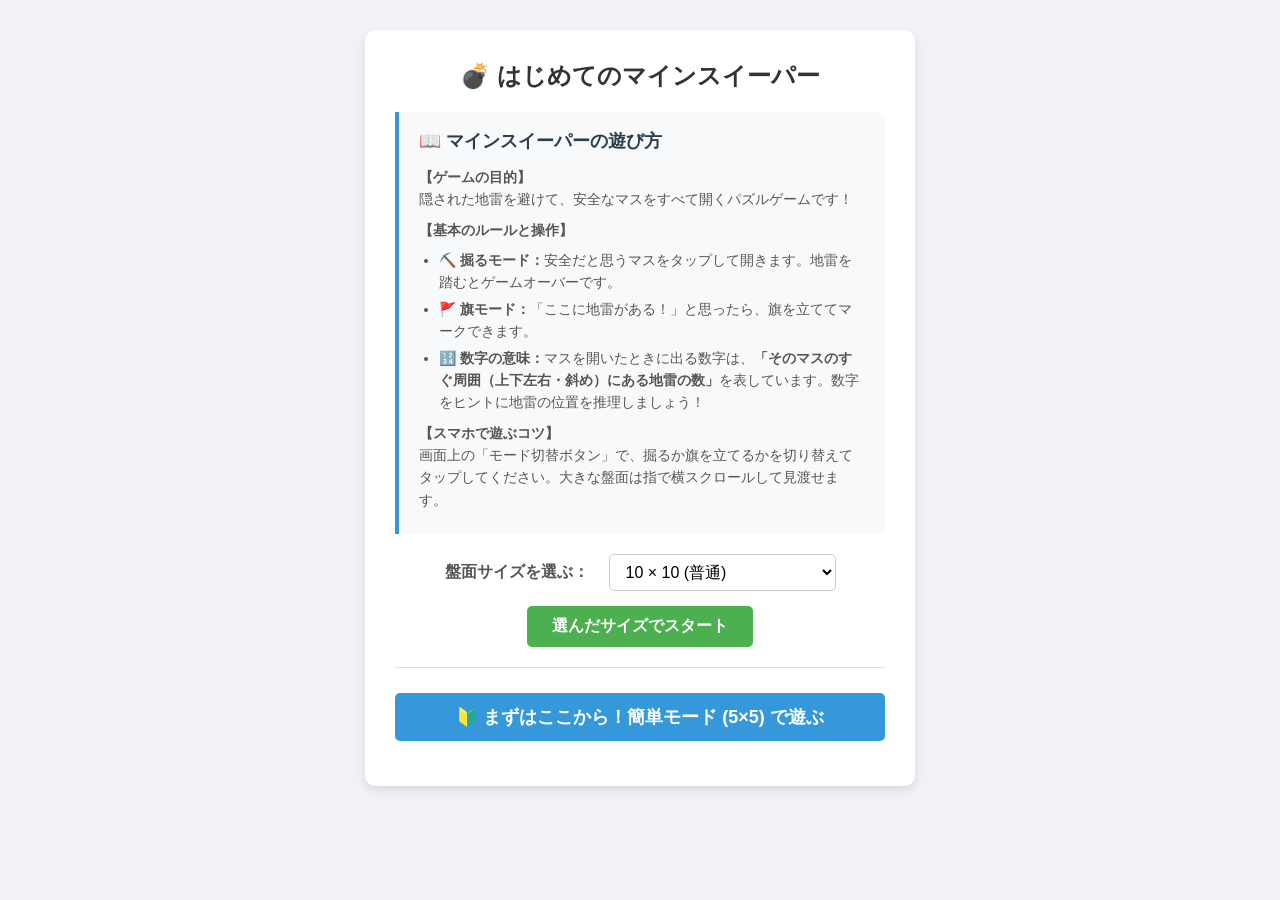
==== index.html @ 8094d409 "third commit" ====
<!DOCTYPE html>
<html lang="ja">
<head>
    <meta charset="UTF-8">
    <meta name="viewport" content="width=device-width, initial-scale=1.0">
    <title>初めてのマインスイーパー</title>
    <link rel="stylesheet" href="/src/style.css">
</head>
<body class="home-body">
    <div class="menu-container">
        <h1>💣 はじめてのマインスイーパー</h1>
        
        <div class="guide-section">
            <h2>📖 マインスイーパーの遊び方</h2>
            <p><strong>【ゲームの目的】</strong><br>
            隠された地雷を避けて、安全なマスをすべて開くパズルゲームです！</p>
            
            <p><strong>【基本のルールと操作】</strong></p>
            <ul>
                <li><strong>⛏️ 掘るモード：</strong>安全だと思うマスをタップして開きます。地雷を踏むとゲームオーバーです。</li>
                <li><strong>🚩 旗モード：</strong>「ここに地雷がある！」と思ったら、旗を立ててマークできます。</li>
                <li><strong>🔢 数字の意味：</strong>マスを開いたときに出る数字は、<strong>「そのマスのすぐ周囲（上下左右・斜め）にある地雷の数」</strong>を表しています。数字をヒントに地雷の位置を推理しましょう！</li>
            </ul>
            
            <p><strong>【スマホで遊ぶコツ】</strong><br>
            画面上の「モード切替ボタン」で、掘るか旗を立てるかを切り替えてタップしてください。大きな盤面は指で横スクロールして見渡せます。</p>
        </div>
        
        <form action="/init" method="post">
            <div class="normal-select-area">
                <label for="size"><strong>盤面サイズを選ぶ：</strong></label>
                <select name="size" id="size">
                    <option value="5">5 × 5 (簡単)</option>
                    <option value="10" selected>10 × 10 (普通)</option>
                    <option value="15">15 × 15 (ちょっと難しい)</option>
                    <option value="20">20 × 20 (上級者向け)</option>
                </select>
            </div>
            <div style="text-align: center;">
                <button type="submit" class="btn-primary">選んだサイズでスタート</button>
            </div>
        </form>
        
        <hr class="divider">

        <div class="start-section">
            <form action="/init" method="post">
                <input type="hidden" name="size" value="5">
                <button type="submit" class="btn-primary btn-beginner">
                    🔰 まずはここから！簡単モード (5×5) で遊ぶ
                </button>
            </form>
        </div>


    </div>
</body>
</html>
---- src/style.css ----
body {
    font-family: sans-serif;
    margin: 0;
    background-color: #f0f2f5;
}

/* --- トップ画面用のスタイル --- */
.home-body {
    display: flex;
    flex-direction: column;
    align-items: center;
    justify-content: flex-start;
    min-height: 100vh;
    padding: 30px 15px;
    box-sizing: border-box;
}

.menu-container {
    background-color: #ffffff;
    padding: 30px;
    border-radius: 10px;
    box-shadow: 0 4px 10px rgba(0, 0, 0, 0.1);
    max-width: 550px;
    width: 100%;
    text-align: left;
    box-sizing: border-box;
}

.menu-container h1 {
    font-size: 24px;
    color: #333;
    margin-top: 0;
    margin-bottom: 20px;
    text-align: center;
}

.guide-section {
    background-color: #f8f9fa;
    border-left: 4px solid #3498db;
    padding: 15px 20px;
    margin: 20px 0;
    border-radius: 0 8px 8px 0;
    line-height: 1.6;
}

.guide-section h2 {
    font-size: 18px;
    color: #2c3e50;
    margin-top: 0;
    margin-bottom: 10px;
}

.guide-section p {
    font-size: 14px;
    color: #555;
    margin: 8px 0;
}

.guide-section ul {
    margin: 5px 0;
    padding-left: 20px;
    font-size: 14px;
    color: #555;
}

.guide-section li {
    margin-bottom: 4px;
}

.start-section {
    text-align: center;
    margin-top: 25px;
}

.form-group {
    margin-bottom: 20px;
}

.menu-container label {
    font-size: 16px;
    font-weight: bold;
    color: #555;
    margin-right: 10px;
}

.menu-container select {
    padding: 8px 12px;
    font-size: 16px;
    border-radius: 5px;
    border: 1px solid #ccc;
    background-color: #fff;
}

.btn-primary {
    padding: 10px 25px;
    font-size: 16px;
    font-weight: bold;
    color: #fff;
    background-color: #4CAF50;
    border: none;
    border-radius: 5px;
    cursor: pointer;
    transition: background-color 0.2s;
}

.btn-primary:hover {
    background-color: #45a049;
}

.btn-beginner {
    background-color: #3498db;
    width: 100%;
    padding: 12px;
    font-size: 18px;
    margin-bottom: 15px;
}

.btn-beginner:hover {
    background-color: #2980b9;
}

.divider {
    margin: 20px 0;
    border: none;
    border-top: 1px solid #ddd;
}

.normal-select-area {
    display: flex;
    align-items: center;
    justify-content: center;
    gap: 10px;
    margin-bottom: 15px;
    flex-wrap: wrap;
}

/* --- ゲーム画面用のスタイル --- */
.cell {
    width: 40px; height: 40px; font-size: 20px; font-weight: bold;
    background-color: #c0c0c0; border: 3px outset #eee; cursor: pointer;
    vertical-align: top; text-align: center; padding: 0; flex-shrink: 0;
    touch-action: manipulation;
}
.cell:disabled {
    background-color: #e0e0e0; border: 1px solid #999; cursor: default;
}
.num-1 { color: blue; }
.num-2 { color: green; }
.num-3 { color: red; }
.num-4 { color: darkblue; }
.num-5 { color: darkred; }
.num-6 { color: teal; }
.num-7 { color: black; }
.num-8 { color: gray; }

/* 残りマス数表示 */
#remaining-display {
    position: fixed;
    top: 15px;
    right: 20px;
    font-size: 15px;
    font-weight: bold;
    color: #7f8c8d;
    background-color: rgba(255, 255, 255, 0.9);
    padding: 6px 12px;
    border-radius: 20px;
    box-shadow: 0 2px 5px rgba(0,0,0,0.1);
    z-index: 100;
}

/* コンボパネルデザイン */
#combo-display {
    position: fixed;
    bottom: clamp(10px, 3vw, 20px);
    left: clamp(10px, 3vw, 20px);
    
    background-color: #f5f5f5;
    height: clamp(50px, 8vw, 70px);
    min-width: clamp(160px, 25vw, 220px);
    box-sizing: border-box;
    
    padding: 0 clamp(20px, 6vw, 40px);
    clip-path: polygon(0 0, calc(100% - clamp(15px, 4vw, 30px)) 0, 100% clamp(15px, 4vw, 30px), 100% 100%, 0 100%);
    filter: drop-shadow(4px 4px 5px rgba(0, 0, 0, 0.3));
    
    pointer-events: none;
    opacity: 0;
    transform: translateX(-120%);
    transition: opacity 0.5s ease, transform 0.5s ease;
    
    display: flex;
    align-items: center;
    justify-content: center;
}

#combo-display.combo-active {
    opacity: 1;
    transform: translateX(0);
}

#combo-text {
    font-size: clamp(20px, 5vw, 32px);
    font-weight: bold;
    color: #ffb300;
    display: inline-block; 
}

.combo-pop {
    animation: bounce-anim 0.15s ease-out;
}

@keyframes bounce-anim {
    0%   { transform: translateY(0) scale(1); }
    50%  { transform: translateY(-10px) scale(1.1); }
    100% { transform: translateY(0) scale(1); }
}

/* モーダルウィンドウ用スタイル */
.modal-overlay {
    position: fixed;
    top: 0;
    left: 0;
    width: 100vw;
    height: 100vh;
    background-color: rgba(0, 0, 0, 0.6);
    display: flex;
    align-items: center;
    justify-content: center;
    z-index: 1000;
    
    opacity: 0;
    visibility: hidden;
    transition: opacity 0.3s ease, visibility 0.3s ease;
}

.modal-overlay.modal-active {
    opacity: 1;
    visibility: visible;
}

.modal-content {
    background-color: #ffffff;
    padding: 30px 40px;
    border-radius: 12px;
    text-align: center;
    box-shadow: 0 10px 25px rgba(0, 0, 0, 0.3);
    transform: scale(0.9);
    transition: transform 0.3s ease;
}

.modal-overlay.modal-active .modal-content {
    transform: scale(1);
}

.modal-content h2 {
    margin-top: 0;
    margin-bottom: 20px;
    font-size: 22px;
}

.modal-btn {
    display: inline-block;
    padding: 10px 25px;
    background-color: #4CAF50;
    color: #fff;
    text-decoration: none;
    font-weight: bold;
    border-radius: 5px;
    transition: background-color 0.2s;
}

.modal-btn:hover {
    background-color: #45a049;
}
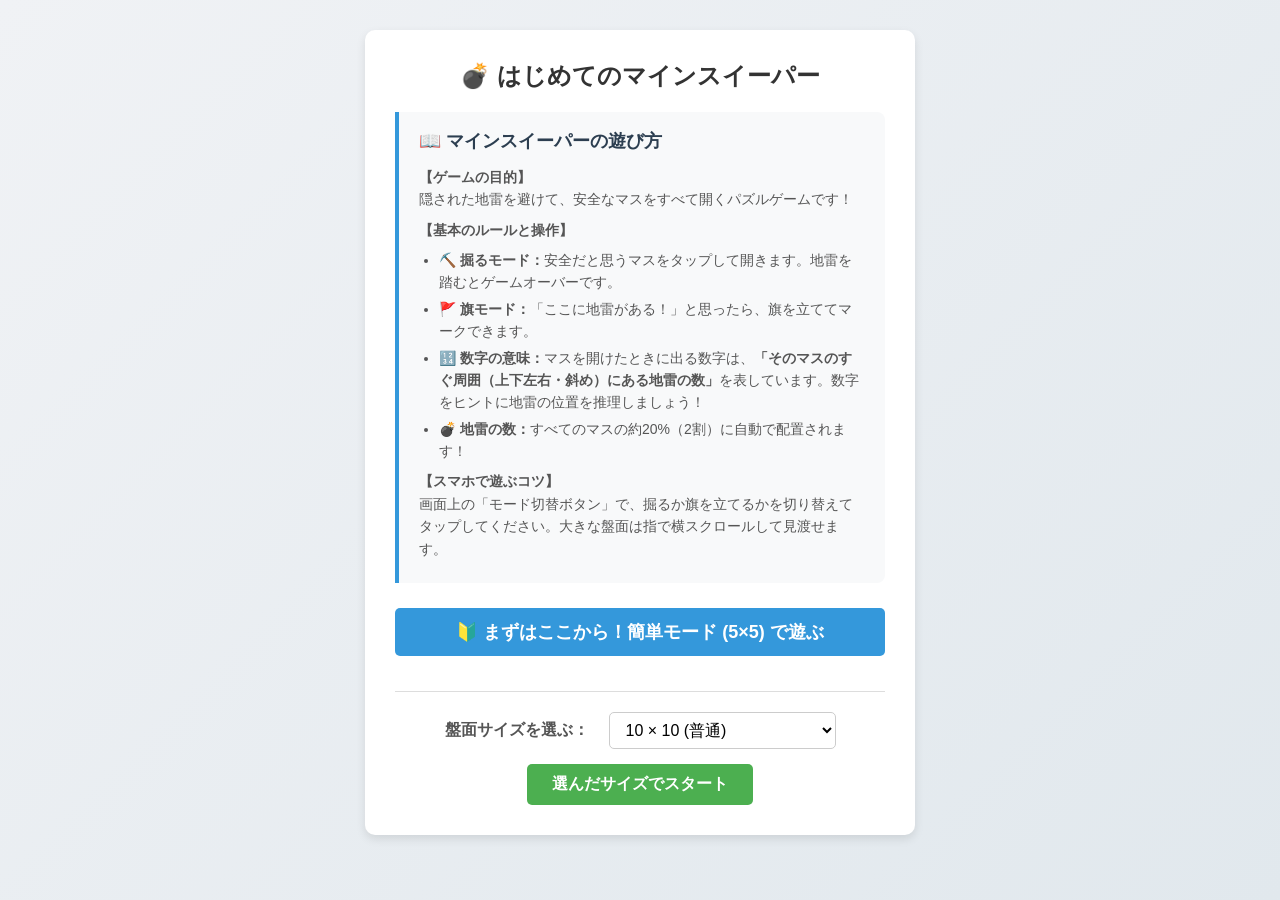
==== commit b41cef8e: "FastAPIのをjavaScriptに変更" ====
--- a/index.html
+++ b/index.html
@@ -4,7 +4,7 @@
     <meta charset="UTF-8">
     <meta name="viewport" content="width=device-width, initial-scale=1.0">
     <title>初めてのマインスイーパー</title>
-    <link rel="stylesheet" href="/src/style.css">
+    <link rel="stylesheet" href="style.css">
 </head>
 <body class="home-body">
     <div class="menu-container">
@@ -19,40 +19,45 @@
             <ul>
                 <li><strong>⛏️ 掘るモード：</strong>安全だと思うマスをタップして開きます。地雷を踏むとゲームオーバーです。</li>
                 <li><strong>🚩 旗モード：</strong>「ここに地雷がある！」と思ったら、旗を立ててマークできます。</li>
-                <li><strong>🔢 数字の意味：</strong>マスを開いたときに出る数字は、<strong>「そのマスのすぐ周囲（上下左右・斜め）にある地雷の数」</strong>を表しています。数字をヒントに地雷の位置を推理しましょう！</li>
+                <li><strong>🔢 数字の意味：</strong>マスを開けたときに出る数字は、<strong>「そのマスのすぐ周囲（上下左右・斜め）にある地雷の数」</strong>を表しています。数字をヒントに地雷の位置を推理しましょう！</li>
+                <li><strong>💣 地雷の数：</strong>すべてのマスの約20%（2割）に自動で配置されます！</li>
             </ul>
             
             <p><strong>【スマホで遊ぶコツ】</strong><br>
             画面上の「モード切替ボタン」で、掘るか旗を立てるかを切り替えてタップしてください。大きな盤面は指で横スクロールして見渡せます。</p>
         </div>
-        
-        <form action="/init" method="post">
-            <div class="normal-select-area">
-                <label for="size"><strong>盤面サイズを選ぶ：</strong></label>
-                <select name="size" id="size">
-                    <option value="5">5 × 5 (簡単)</option>
-                    <option value="10" selected>10 × 10 (普通)</option>
-                    <option value="15">15 × 15 (ちょっと難しい)</option>
-                    <option value="20">20 × 20 (上級者向け)</option>
-                </select>
-            </div>
-            <div style="text-align: center;">
-                <button type="submit" class="btn-primary">選んだサイズでスタート</button>
-            </div>
-        </form>
-        
+
+        <div class="start-section">
+            <button type="button" class="btn-primary btn-beginner" onclick="startGame(5)">
+                🔰 まずはここから！簡単モード (5×5) で遊ぶ
+            </button>
+        </div>
+
         <hr class="divider">
 
-        <div class="start-section">
-            <form action="/init" method="post">
-                <input type="hidden" name="size" value="5">
-                <button type="submit" class="btn-primary btn-beginner">
-                    🔰 まずはここから！簡単モード (5×5) で遊ぶ
-                </button>
-            </form>
+        <div class="normal-select-area">
+            <label for="size"><strong>盤面サイズを選ぶ：</strong></label>
+            <select id="size">
+                <option value="5">5 × 5 (簡単)</option>
+                <option value="10" selected>10 × 10 (普通)</option>
+                <option value="15">15 × 15 (ちょっと難しい)</option>
+                <option value="20">20 × 20 (上級者向け)</option>
+            </select>
         </div>
+        <div style="text-align: center;">
+            <button type="button" class="btn-primary" onclick="startCustomGame()">選んだサイズでスタート</button>
+        </div>
+    </div>
 
+    <script>
+        function startGame(size) {
+            window.location.href = `game.html?size=${size}`;
+        }
 
-    </div>
+        function startCustomGame() {
+            const size = document.getElementById("size").value;
+            window.location.href = `game.html?size=${size}`;
+        }
+    </script>
 </body>
 </html>
--- a/style.css
+++ b/style.css
@@ -0,0 +1,416 @@
+body {
+    font-family: sans-serif;
+    margin: 0;
+    background: linear-gradient(135deg, #f0f2f5 0%, #e1e8ed 100%);
+    overflow-x: hidden;
+    height: 100vh;
+    overflow: hidden; /* 画面全体のスクロールを禁止し、中身だけスクロールさせる */
+}
+
+/* --- トップ画面用スタイル --- */
+.home-body {
+    display: flex;
+    flex-direction: column;
+    align-items: center;
+    justify-content: flex-start;
+    min-height: 100vh;
+    padding: 30px 15px;
+    box-sizing: border-box;
+    overflow-y: auto; /* トップ画面は通常スクロールOK */
+}
+
+.menu-container {
+    background-color: #ffffff;
+    padding: 30px;
+    border-radius: 10px;
+    box-shadow: 0 4px 10px rgba(0, 0, 0, 0.1);
+    max-width: 550px;
+    width: 100%;
+    text-align: left;
+    box-sizing: border-box;
+}
+
+.menu-container h1 {
+    font-size: 24px;
+    color: #333;
+    margin-top: 0;
+    margin-bottom: 20px;
+    text-align: center;
+}
+
+.guide-section {
+    background-color: #f8f9fa;
+    border-left: 4px solid #3498db;
+    padding: 15px 20px;
+    margin: 20px 0;
+    border-radius: 0 8px 8px 0;
+    line-height: 1.6;
+}
+
+.guide-section h2 {
+    font-size: 18px;
+    color: #2c3e50;
+    margin-top: 0;
+    margin-bottom: 10px;
+}
+
+.guide-section p, .guide-section ul {
+    font-size: 14px;
+    color: #555;
+    margin: 8px 0;
+}
+
+.guide-section ul {
+    padding-left: 20px;
+}
+
+.guide-section li {
+    margin-bottom: 4px;
+}
+
+.start-section {
+    text-align: center;
+    margin-top: 25px;
+}
+
+.form-group {
+    margin-bottom: 20px;
+}
+
+.menu-container label {
+    font-size: 16px;
+    font-weight: bold;
+    color: #555;
+    margin-right: 10px;
+}
+
+.menu-container select {
+    padding: 8px 12px;
+    font-size: 16px;
+    border-radius: 5px;
+    border: 1px solid #ccc;
+    background-color: #fff;
+}
+
+.btn-primary {
+    padding: 10px 25px;
+    font-size: 16px;
+    font-weight: bold;
+    color: #fff;
+    background-color: #4CAF50;
+    border: none;
+    border-radius: 5px;
+    cursor: pointer;
+    transition: background-color 0.2s;
+}
+
+.btn-primary:hover {
+    background-color: #45a049;
+}
+
+.btn-beginner {
+    background-color: #3498db;
+    width: 100%;
+    padding: 12px;
+    font-size: 18px;
+    margin-bottom: 15px;
+}
+
+.btn-beginner:hover {
+    background-color: #2980b9;
+}
+
+.divider {
+    margin: 20px 0;
+    border: none;
+    border-top: 1px solid #ddd;
+}
+
+.normal-select-area {
+    display: flex;
+    align-items: center;
+    justify-content: center;
+    gap: 10px;
+    margin-bottom: 15px;
+    flex-wrap: wrap;
+}
+
+/* --- ゲーム画面用スタイル --- */
+.cell {
+    width: 40px; height: 40px; font-size: 20px; font-weight: bold;
+    background-color: #c0c0c0; border: 3px outset #eee; cursor: pointer;
+    vertical-align: top; text-align: center; padding: 0; flex-shrink: 0;
+    touch-action: manipulation;
+}
+.cell:disabled {
+    background-color: #e0e0e0; border: 1px solid #999; cursor: default;
+}
+.num-1 { color: blue; }
+.num-2 { color: green; }
+.num-3 { color: red; }
+.num-4 { color: darkblue; }
+.num-5 { color: darkred; }
+.num-6 { color: teal; }
+.num-7 { color: black; }
+.num-8 { color: gray; }
+
+/* 1. ヘッダーを画面上部に固定 */
+.game-header {
+    position: fixed;
+    top: 0;
+    left: 0;
+    width: 100vw;
+    height: 75px;
+    background: rgba(240, 242, 245, 0.95);
+    backdrop-filter: blur(5px);
+    display: flex;
+    flex-direction: column;
+    align-items: center;
+    justify-content: center;
+    z-index: 100;
+    box-shadow: 0 2px 5px rgba(0,0,0,0.05);
+    box-sizing: border-box;
+}
+
+#timer-display {
+    margin: 0 0 4px 0;
+    font-size: 15px;
+    text-align: center;
+    font-weight: bold;
+    color: #333;
+}
+
+#info-displays-container {
+    display: flex;
+    gap: 10px;
+    justify-content: center;
+}
+
+#bomb-display, #remaining-display {
+    height: 28px;
+    display: flex;
+    align-items: center;
+    justify-content: center;
+    white-space: nowrap;
+    box-sizing: border-box;
+    font-size: 12px;
+    font-weight: bold;
+    background-color: rgba(255, 255, 255, 0.95);
+    padding: 0 10px;
+    border-radius: 14px;
+    box-shadow: 0 1px 3px rgba(0,0,0,0.1);
+}
+
+#bomb-display {
+    color: #e74c3c;
+}
+
+#remaining-display {
+    color: #7f8c8d;
+}
+
+/* 2. ゲーム全体のラッパー（上下の固定要素に被らないよう padding-top / bottom を確保） */
+.game-wrapper {
+    display: flex;
+    flex-direction: column;
+    align-items: center; 
+    justify-content: center;
+    width: 100vw;
+    height: 100vh;
+    /* ヘッダーの高さ(75px) + ボタンの高さ・余白分(75px)をしっかり避ける */
+    padding: 80px 0 75px 0;
+    box-sizing: border-box;
+}
+
+/* 盤面のスクロールエリア */
+.board-scroll-area {
+    display: flex;
+    justify-content: flex-start;
+    align-items: flex-start;
+    width: 100%;
+    max-width: 100vw;
+    overflow: auto;
+    /* ★ デフォルト（スマホなどの狭い画面）のパディング */
+    padding: 10px 40px 140px 40px; 
+    box-sizing: border-box;
+    -webkit-overflow-scrolling: touch;
+    scroll-behavior: smooth; 
+}
+
+/* ★ PCなど画面幅が広い（768px以上ある）場合の調整 */
+@media screen and (min-width: 768px) {
+    .board-scroll-area {
+        padding: 10px 50px 40px 50px; /* 左右のパディングを 50px にスッキリさせる */
+    }
+}
+
+.board-row {
+    display: flex;
+    justify-content: center; 
+}
+
+#board-container {
+    display: flex;
+    flex-direction: column;
+    align-items: center;
+    margin: auto; /* 盤面が小さければ中央、大きければスクロール */
+    background: rgba(255, 255, 255, 0.6);
+    padding: 15px;
+    border-radius: 12px;
+    box-shadow: 0 8px 20px rgba(0, 0, 0, 0.05);
+    backdrop-filter: blur(5px);
+    flex-shrink: 0;
+}
+
+/* モード切替ボタン（PC・スマホ共通で完全に統一） */
+/* モード切替ボタンを画面下に固定 */
+.mode-toggle-container {
+    position: fixed;
+    bottom: 0;
+    left: 0;
+    width: 100vw;
+    height: 70px;
+    /* ★ ボタンの下に半透明のグラデーション背景を敷き、マスが後ろに入り込んでも視認できるようにする */
+    background: linear-gradient(to top, rgba(240, 242, 245, 0.95) 60%, rgba(240, 242, 245, 0) 100%);
+    display: flex;
+    align-items: center;
+    justify-content: center;
+    z-index: 100;
+    margin: 0;
+    pointer-events: none; /* 背景部分はタッチを透過させ、ボタンだけ押せるようにする */
+}
+
+#mode-toggle-btn {
+    pointer-events: auto; /* ボタン自体は押せるように戻す */
+    padding: 10px 28px;
+    font-size: 15px;
+    font-weight: bold;
+    border-radius: 30px;
+    border: 2px solid #ccc;
+    color: #333333;
+    background-color: #e0e0e0;
+    cursor: pointer;
+    box-shadow: 0 4px 12px rgba(0, 0, 0, 0.2);
+    transition: background-color 0.2s, transform 0.1s;
+    -webkit-tap-highlight-color: transparent;
+}
+
+#mode-toggle-btn:active {
+    transform: scale(0.95);
+}
+
+/* コンボパネルデザイン（ボタンやマスと被らないよう、少し上＆左側に配置） */
+#combo-display {
+    position: fixed;
+    /* ★ bottom の位置を 15px から「75px」くらいに上げて、下部のボタンと重ならないようにする */
+    bottom: 75px;
+    left: 15px;
+    background-color: #f5f5f5;
+    height: clamp(45px, 7vw, 65px);
+    min-width: clamp(150px, 22vw, 200px);
+    box-sizing: border-box;
+    padding: 0 clamp(15px, 5vw, 30px);
+    clip-path: polygon(0 0, calc(100% - clamp(12px, 3vw, 25px)) 0, 100% clamp(12px, 3vw, 25px), 100% 100%, 0 100%);
+    filter: drop-shadow(4px 4px 5px rgba(0, 0, 0, 0.3));
+    pointer-events: none;
+    opacity: 0;
+    transform: translateX(-120%);
+    transition: opacity 0.5s ease, transform 0.5s ease;
+    display: flex;
+    align-items: center;
+    justify-content: center;
+    /* ★ 重なり順をボタン(z-index: 100)より上にして、万が一重なってもコンボが手前に見えるようにする */
+    z-index: 200; 
+}
+
+#combo-display.combo-active {
+    opacity: 1;
+    transform: translateX(0);
+}
+
+#combo-text {
+    font-size: clamp(20px, 5vw, 32px);
+    font-weight: bold;
+    color: #ffb300;
+    display: inline-block; 
+}
+
+.combo-pop {
+    animation: bounce-anim 0.15s ease-out;
+}
+
+@keyframes bounce-anim {
+    0%   { transform: translateY(0) scale(1); }
+    50%  { transform: translateY(-10px) scale(1.1); }
+    100% { transform: translateY(0) scale(1); }
+}
+
+/* モーダルウィンドウ */
+.modal-overlay {
+    position: fixed;
+    top: 0;
+    left: 0;
+    width: 100vw;
+    height: 100vh;
+    background-color: rgba(0, 0, 0, 0.3);
+    display: flex;
+    align-items: center;
+    justify-content: center;
+    z-index: 1000;
+    opacity: 0;
+    visibility: hidden;
+    transition: opacity 0.3s ease, visibility 0.3s ease;
+}
+
+.modal-overlay.modal-active {
+    opacity: 1;
+    visibility: visible;
+}
+
+.modal-content {
+    background-color: #ffffff;
+    padding: 30px 40px;
+    border-radius: 12px;
+    text-align: center;
+    box-shadow: 0 10px 25px rgba(0, 0, 0, 0.3);
+    transform: scale(0.9);
+    transition: transform 0.3s ease;
+    position: relative;
+    z-index: 1002;
+}
+
+.modal-overlay.modal-active .modal-content {
+    transform: scale(1);
+}
+
+.modal-content h2 {
+    margin-top: 0;
+    margin-bottom: 20px;
+    font-size: 22px;
+}
+
+.modal-btn {
+    display: inline-block;
+    padding: 10px 25px;
+    background-color: #4CAF50;
+    color: #fff;
+    text-decoration: none;
+    font-weight: bold;
+    border-radius: 5px;
+    transition: background-color 0.2s;
+}
+
+.modal-btn:hover {
+    background-color: #45a049;
+}
+
+/* 紙吹雪用キャンバス */
+#confetti-canvas {
+    position: fixed;
+    top: 0;
+    left: 0;
+    width: 100vw;
+    height: 100vh;
+    pointer-events: none;
+    z-index: 1500;
+}
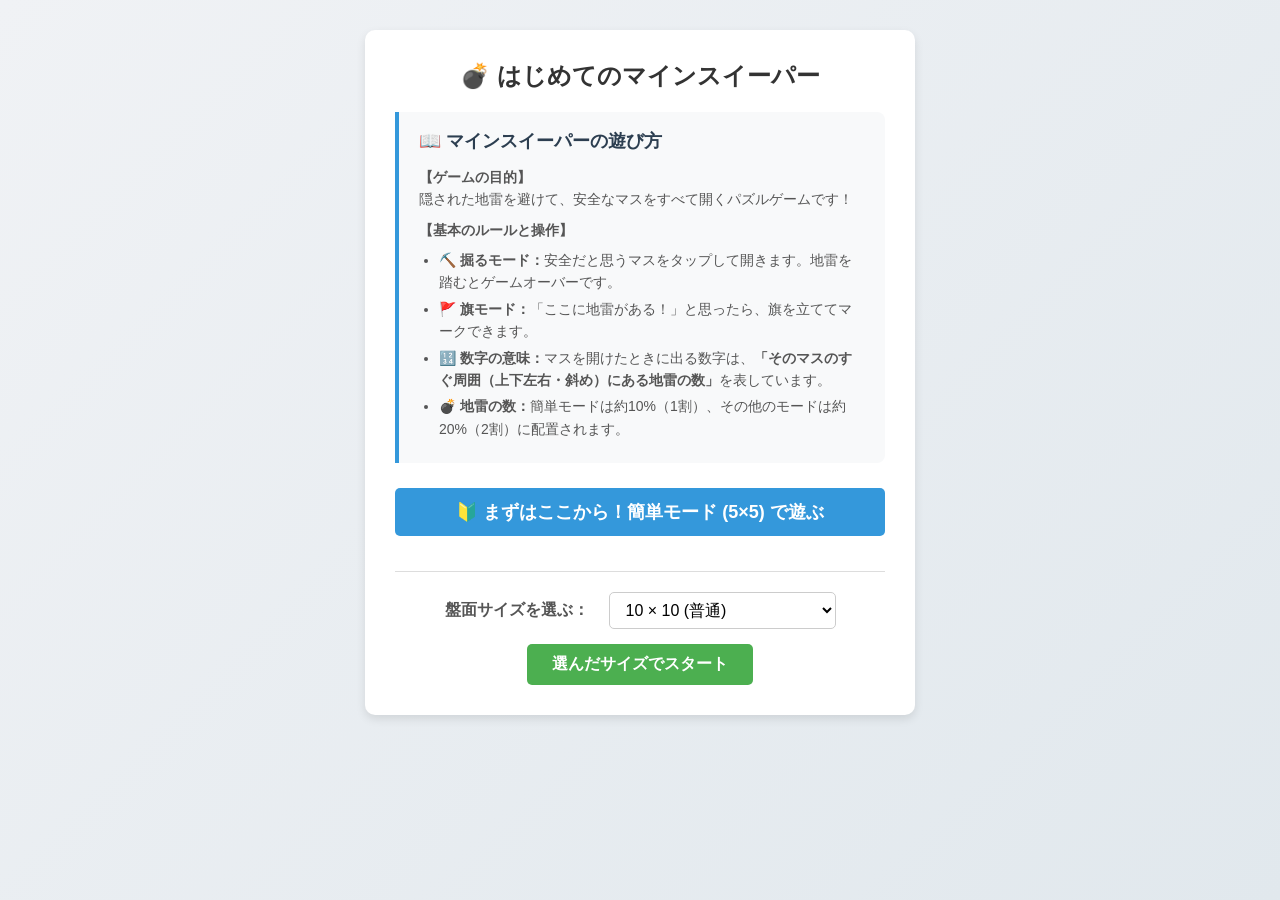
==== commit 73b5ec00: "修正版" ====
--- a/index.html
+++ b/index.html
@@ -19,16 +19,14 @@
             <ul>
                 <li><strong>⛏️ 掘るモード：</strong>安全だと思うマスをタップして開きます。地雷を踏むとゲームオーバーです。</li>
                 <li><strong>🚩 旗モード：</strong>「ここに地雷がある！」と思ったら、旗を立ててマークできます。</li>
-                <li><strong>🔢 数字の意味：</strong>マスを開けたときに出る数字は、<strong>「そのマスのすぐ周囲（上下左右・斜め）にある地雷の数」</strong>を表しています。数字をヒントに地雷の位置を推理しましょう！</li>
-                <li><strong>💣 地雷の数：</strong>すべてのマスの約20%（2割）に自動で配置されます！</li>
+                <li><strong>🔢 数字の意味：</strong>マスを開けたときに出る数字は、<strong>「そのマスのすぐ周囲（上下左右・斜め）にある地雷の数」</strong>を表しています。</li>
+                <li><strong>💣 地雷の数：</strong>簡単モードは約10%（1割）、その他のモードは約20%（2割）に配置されます。</li>
             </ul>
-            
-            <p><strong>【スマホで遊ぶコツ】</strong><br>
-            画面上の「モード切替ボタン」で、掘るか旗を立てるかを切り替えてタップしてください。大きな盤面は指で横スクロールして見渡せます。</p>
         </div>
 
         <div class="start-section">
-            <button type="button" class="btn-primary btn-beginner" onclick="startGame(5)">
+            <!-- 🔰 簡単モードボタン：地雷1割（アシスト・救済なし） -->
+            <button type="button" class="btn-primary btn-beginner" onclick="startBeginnerGame()">
                 🔰 まずはここから！簡単モード (5×5) で遊ぶ
             </button>
         </div>
@@ -50,8 +48,8 @@
     </div>
 
     <script>
-        function startGame(size) {
-            window.location.href = `game.html?size=${size}`;
+        function startBeginnerGame() {
+            window.location.href = `game.html?size=5&mode=beginner`;
         }
 
         function startCustomGame() {
--- a/style.css
+++ b/style.css
@@ -4,7 +4,7 @@
     background: linear-gradient(135deg, #f0f2f5 0%, #e1e8ed 100%);
     overflow-x: hidden;
     height: 100vh;
-    overflow: hidden; /* 画面全体のスクロールを禁止し、中身だけスクロールさせる */
+    overflow: hidden;
 }
 
 /* --- トップ画面用スタイル --- */
@@ -16,7 +16,7 @@
     min-height: 100vh;
     padding: 30px 15px;
     box-sizing: border-box;
-    overflow-y: auto; /* トップ画面は通常スクロールOK */
+    overflow-y: auto;
 }
 
 .menu-container {
@@ -73,10 +73,6 @@
     margin-top: 25px;
 }
 
-.form-group {
-    margin-bottom: 20px;
-}
-
 .menu-container label {
     font-size: 16px;
     font-weight: bold;
@@ -154,7 +150,7 @@
 .num-7 { color: black; }
 .num-8 { color: gray; }
 
-/* 1. ヘッダーを画面上部に固定 */
+/* ヘッダーを画面上部に固定 */
 .game-header {
     position: fixed;
     top: 0;
@@ -184,6 +180,7 @@
     display: flex;
     gap: 10px;
     justify-content: center;
+    transition: opacity 0.2s ease;
 }
 
 #bomb-display, #remaining-display {
@@ -201,15 +198,10 @@
     box-shadow: 0 1px 3px rgba(0,0,0,0.1);
 }
 
-#bomb-display {
-    color: #e74c3c;
-}
-
-#remaining-display {
-    color: #7f8c8d;
-}
-
-/* 2. ゲーム全体のラッパー（上下の固定要素に被らないよう padding-top / bottom を確保） */
+#bomb-display { color: #e74c3c; }
+#remaining-display { color: #7f8c8d; }
+
+/* ゲーム全体のラッパー */
 .game-wrapper {
     display: flex;
     flex-direction: column;
@@ -217,8 +209,7 @@
     justify-content: center;
     width: 100vw;
     height: 100vh;
-    /* ヘッダーの高さ(75px) + ボタンの高さ・余白分(75px)をしっかり避ける */
-    padding: 80px 0 75px 0;
+    padding: 80px 0 20px 0;
     box-sizing: border-box;
 }
 
@@ -229,18 +220,17 @@
     align-items: flex-start;
     width: 100%;
     max-width: 100vw;
+    height: 100%;
     overflow: auto;
-    /* ★ デフォルト（スマホなどの狭い画面）のパディング */
-    padding: 10px 40px 140px 40px; 
+    padding: 10px 40px 50px 40px; 
     box-sizing: border-box;
     -webkit-overflow-scrolling: touch;
     scroll-behavior: smooth; 
 }
 
-/* ★ PCなど画面幅が広い（768px以上ある）場合の調整 */
 @media screen and (min-width: 768px) {
     .board-scroll-area {
-        padding: 10px 50px 40px 50px; /* 左右のパディングを 50px にスッキリさせる */
+        padding: 10px 50px 0px 50px; 
     }
 }
 
@@ -253,7 +243,7 @@
     display: flex;
     flex-direction: column;
     align-items: center;
-    margin: auto; /* 盤面が小さければ中央、大きければスクロール */
+    margin: auto;
     background: rgba(255, 255, 255, 0.6);
     padding: 15px;
     border-radius: 12px;
@@ -262,35 +252,27 @@
     flex-shrink: 0;
 }
 
-/* モード切替ボタン（PC・スマホ共通で完全に統一） */
-/* モード切替ボタンを画面下に固定 */
+/* モード切替ボタンの調整 */
 .mode-toggle-container {
-    position: fixed;
-    bottom: 0;
-    left: 0;
-    width: 100vw;
-    height: 70px;
-    /* ★ ボタンの下に半透明のグラデーション背景を敷き、マスが後ろに入り込んでも視認できるようにする */
-    background: linear-gradient(to top, rgba(240, 242, 245, 0.95) 60%, rgba(240, 242, 245, 0) 100%);
-    display: flex;
-    align-items: center;
-    justify-content: center;
+    text-align: center;
+    position: relative;
+    bottom: auto;
+    left: auto;
+    transform: none;
     z-index: 100;
-    margin: 0;
-    pointer-events: none; /* 背景部分はタッチを透過させ、ボタンだけ押せるようにする */
+    flex-shrink: 0;
 }
 
 #mode-toggle-btn {
-    pointer-events: auto; /* ボタン自体は押せるように戻す */
-    padding: 10px 28px;
-    font-size: 15px;
+    padding: 12px 28px;
+    font-size: 16px;
     font-weight: bold;
     border-radius: 30px;
     border: 2px solid #ccc;
     color: #333333;
     background-color: #e0e0e0;
     cursor: pointer;
-    box-shadow: 0 4px 12px rgba(0, 0, 0, 0.2);
+    box-shadow: 0 4px 10px rgba(0, 0, 0, 0.15);
     transition: background-color 0.2s, transform 0.1s;
     -webkit-tap-highlight-color: transparent;
 }
@@ -299,39 +281,53 @@
     transform: scale(0.95);
 }
 
-/* コンボパネルデザイン（ボタンやマスと被らないよう、少し上＆左側に配置） */
+/* 盤面サイズごとの余白・レイアウト微調整 */
+body.board-size-5 .mode-toggle-container { margin-top: 20px; margin-bottom: 250px; }
+body.board-size-10 .mode-toggle-container { margin-top: 20px; margin-bottom: 100px; }
+body.board-size-15 .mode-toggle-container { margin-top: 20px; margin-bottom: 50px; }
+
+body.board-size-20 .game-wrapper { padding-top: 75px; padding-bottom: 10px; }
+body.board-size-20 .board-scroll-area { padding: 5px 20px 60px 20px; }
+body.board-size-20 .mode-toggle-container { margin-top: 8px; margin-bottom: 10px; }
+body.board-size-20 #mode-toggle-btn { padding: 8px 20px; font-size: 14px; }
+
+/* コンボパネルデザイン（画面右上に配置） */
 #combo-display {
     position: fixed;
-    /* ★ bottom の位置を 15px から「75px」くらいに上げて、下部のボタンと重ならないようにする */
-    bottom: 75px;
-    left: 15px;
-    background-color: #f5f5f5;
-    height: clamp(45px, 7vw, 65px);
-    min-width: clamp(150px, 22vw, 200px);
-    box-sizing: border-box;
-    padding: 0 clamp(15px, 5vw, 30px);
-    clip-path: polygon(0 0, calc(100% - clamp(12px, 3vw, 25px)) 0, 100% clamp(12px, 3vw, 25px), 100% 100%, 0 100%);
-    filter: drop-shadow(4px 4px 5px rgba(0, 0, 0, 0.3));
+    top: 15px;
+    right: 15px;
+    background-color: #fff9e6;
+    border: 2px solid #f39c12;
+    height: 36px; 
+    min-width: 110px;
+    box-sizing: border-box;
+    padding: 0 14px;
+    border-radius: 18px; 
+    filter: drop-shadow(0 2px 5px rgba(0, 0, 0, 0.15));
     pointer-events: none;
     opacity: 0;
-    transform: translateX(-120%);
-    transition: opacity 0.5s ease, transform 0.5s ease;
-    display: flex;
-    align-items: center;
-    justify-content: center;
-    /* ★ 重なり順をボタン(z-index: 100)より上にして、万が一重なってもコンボが手前に見えるようにする */
+    transform: translateY(-10px);
+    transition: opacity 0.3s ease, transform 0.3s ease;
+    display: flex;
+    align-items: center;
+    justify-content: center;
     z-index: 200; 
 }
 
 #combo-display.combo-active {
     opacity: 1;
-    transform: translateX(0);
+    transform: translateY(0);
+}
+
+#combo-display.combo-active ~ .game-header #info-displays-container,
+body:has(#combo-display.combo-active) #info-displays-container {
+    opacity: 0;
 }
 
 #combo-text {
-    font-size: clamp(20px, 5vw, 32px);
-    font-weight: bold;
-    color: #ffb300;
+    font-size: 14px;
+    font-weight: bold;
+    color: #d35400;
     display: inline-block; 
 }
 
@@ -340,18 +336,16 @@
 }
 
 @keyframes bounce-anim {
-    0%   { transform: translateY(0) scale(1); }
-    50%  { transform: translateY(-10px) scale(1.1); }
-    100% { transform: translateY(0) scale(1); }
+    0%   { transform: scale(1); }
+    50%  { transform: scale(1.15); }
+    100% { transform: scale(1); }
 }
 
 /* モーダルウィンドウ */
 .modal-overlay {
     position: fixed;
-    top: 0;
-    left: 0;
-    width: 100vw;
-    height: 100vh;
+    top: 0; left: 0;
+    width: 100vw; height: 100vh;
     background-color: rgba(0, 0, 0, 0.3);
     display: flex;
     align-items: center;
@@ -375,19 +369,13 @@
     box-shadow: 0 10px 25px rgba(0, 0, 0, 0.3);
     transform: scale(0.9);
     transition: transform 0.3s ease;
-    position: relative;
-    z-index: 1002;
 }
 
 .modal-overlay.modal-active .modal-content {
     transform: scale(1);
 }
 
-.modal-content h2 {
-    margin-top: 0;
-    margin-bottom: 20px;
-    font-size: 22px;
-}
+.modal-content h2 { margin-top: 0; margin-bottom: 20px; font-size: 22px; }
 
 .modal-btn {
     display: inline-block;
@@ -400,17 +388,12 @@
     transition: background-color 0.2s;
 }
 
-.modal-btn:hover {
-    background-color: #45a049;
-}
-
-/* 紙吹雪用キャンバス */
+.modal-btn:hover { background-color: #45a049; }
+
 #confetti-canvas {
     position: fixed;
-    top: 0;
-    left: 0;
-    width: 100vw;
-    height: 100vh;
+    top: 0; left: 0;
+    width: 100vw; height: 100vh;
     pointer-events: none;
     z-index: 1500;
 }
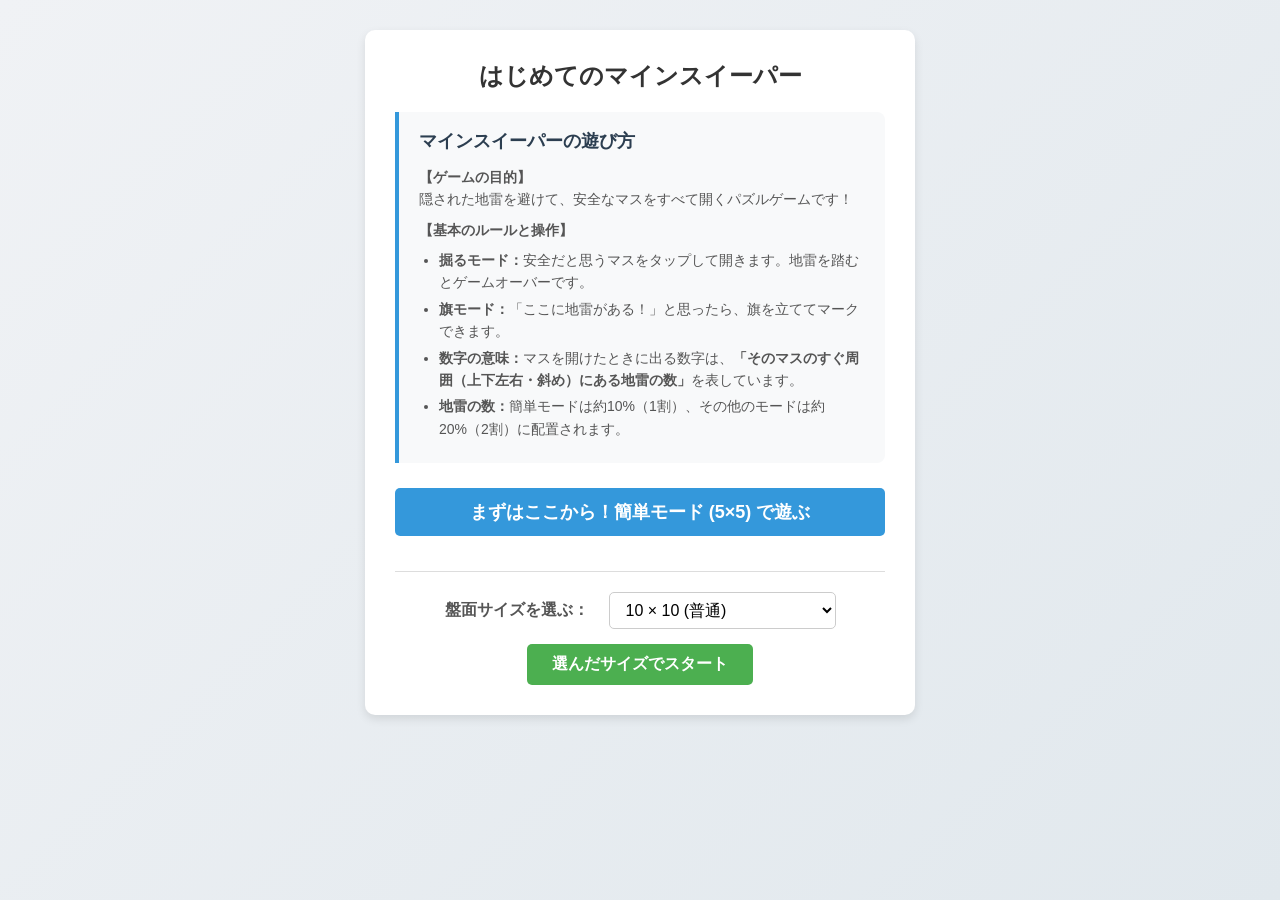
==== commit 680a276d: "Update index.html" ====
--- a/index.html
+++ b/index.html
@@ -8,26 +8,26 @@
 </head>
 <body class="home-body">
     <div class="menu-container">
-        <h1>💣 はじめてのマインスイーパー</h1>
+        <h1>はじめてのマインスイーパー</h1>
         
         <div class="guide-section">
-            <h2>📖 マインスイーパーの遊び方</h2>
+            <h2>マインスイーパーの遊び方</h2>
             <p><strong>【ゲームの目的】</strong><br>
             隠された地雷を避けて、安全なマスをすべて開くパズルゲームです！</p>
             
             <p><strong>【基本のルールと操作】</strong></p>
             <ul>
-                <li><strong>⛏️ 掘るモード：</strong>安全だと思うマスをタップして開きます。地雷を踏むとゲームオーバーです。</li>
-                <li><strong>🚩 旗モード：</strong>「ここに地雷がある！」と思ったら、旗を立ててマークできます。</li>
-                <li><strong>🔢 数字の意味：</strong>マスを開けたときに出る数字は、<strong>「そのマスのすぐ周囲（上下左右・斜め）にある地雷の数」</strong>を表しています。</li>
-                <li><strong>💣 地雷の数：</strong>簡単モードは約10%（1割）、その他のモードは約20%（2割）に配置されます。</li>
+                <li><strong>掘るモード：</strong>安全だと思うマスをタップして開きます。地雷を踏むとゲームオーバーです。</li>
+                <li><strong>旗モード：</strong>「ここに地雷がある！」と思ったら、旗を立ててマークできます。</li>
+                <li><strong>数字の意味：</strong>マスを開けたときに出る数字は、<strong>「そのマスのすぐ周囲（上下左右・斜め）にある地雷の数」</strong>を表しています。</li>
+                <li><strong>地雷の数：</strong>簡単モードは約10%（1割）、その他のモードは約20%（2割）に配置されます。</li>
             </ul>
         </div>
 
         <div class="start-section">
-            <!-- 🔰 簡単モードボタン：地雷1割（アシスト・救済なし） -->
+            <!-- 簡単モードボタン：地雷1割（アシスト・救済なし） -->
             <button type="button" class="btn-primary btn-beginner" onclick="startBeginnerGame()">
-                🔰 まずはここから！簡単モード (5×5) で遊ぶ
+                まずはここから！簡単モード (5×5) で遊ぶ
             </button>
         </div>
 
